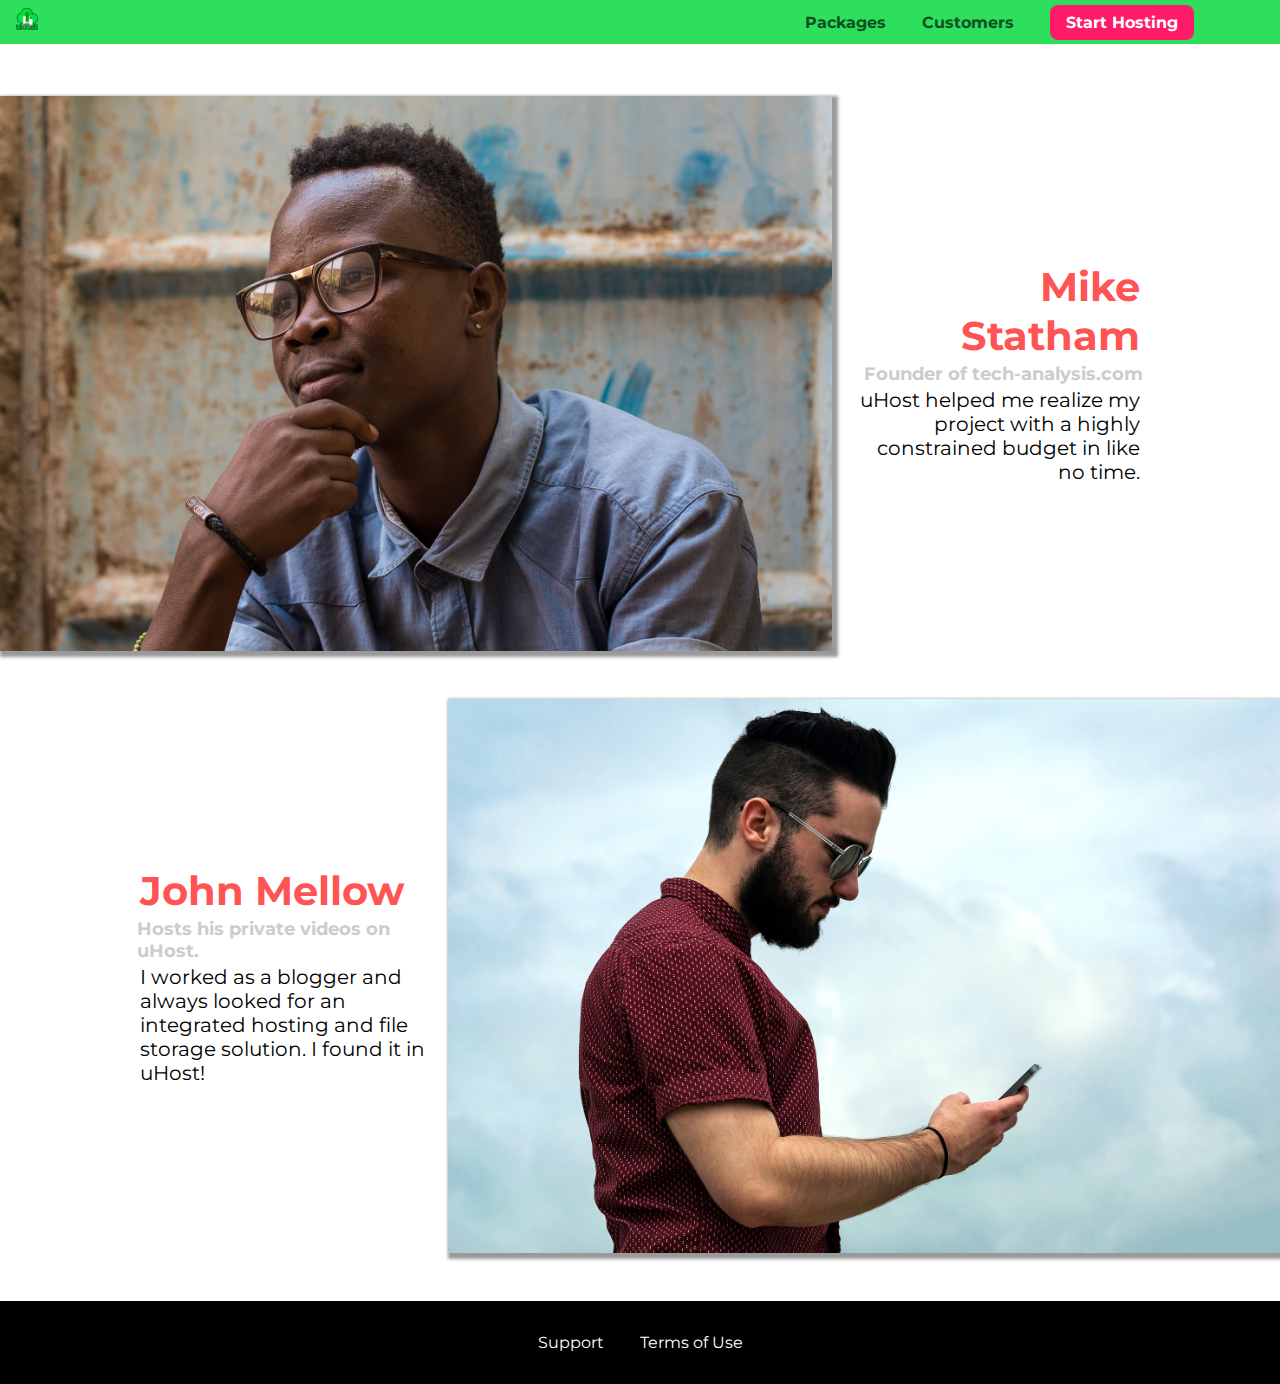
==== CSS/Course-Project/Customers/index.html @ c1dbce97 "Added customer page" ====
<!DOCTYPE html>
<html lang="en">

<head>
    <meta charset="UTF-8">
    <meta name="viewport" content="width=device-width, initial-scale=1.0">
    <meta http-equiv="X-UA-Compatible" content="ie=edge">
    <title>uHost Customers</title>
    <link rel="shortcut icon" href="../favicon.png">
    <link href="https://fonts.googleapis.com/css?family=Anton|Montserrat:400,700" rel="stylesheet">
    <link rel="stylesheet" href="../shared.css">
    <link rel="stylesheet" href="customers.css">
</head>

<body>
    <header class="main-header">
        <div>
            <a href="../index.html" class="main-header__brand">
                <img src="../images/uhost-icon.png" alt="uHost - Your favorite hosting company">
            </a>
        </div>
        <nav class="main-nav">
            <ul class="main-nav__items">
                <li class="main-nav__item">
                    <a href="../packages/index.html">Packages</a>
                </li>
                <li class="main-nav__item">
                    <a href="index.html">Customers</a>
                </li>
                <li class="main-nav__item main-nav__item--cta">
                    <a href="start-hosting/index.html">Start Hosting</a>
                </li>
            </ul>
        </nav>
    </header>
    <main>
        <div>
            <div class="testimonial" id="customer-1">
                <div class="testimonial__image-container">
                    <img src="../images/customer-1.jpg" alt="Mike Statham - Customer" class="testimonial__image">
                </div>
                <div class="testimonial__info">
                    <h1 class="testimonial__name">Mike Statham</h1>
                    <h2 class="testimonial__subtitle">Founder of
                        <a href="tech-analysis.com">tech-analysis.com</a>
                    </h2>
                    <p class="testimonial__text">uHost helped me realize my project with a highly constrained budget in like no time.</p>
                </div>
            </div>
            <div class="testimonial" id="customer-2">

                <div class="testimonial__info">
                    <h1 class="testimonial__name">John Mellow</h1>
                    <h2 class="testimonial__subtitle">Hosts his private videos on uHost.
                    </h2>
                    <p class="testimonial__text">I worked as a blogger and always looked for an integrated hosting and file storage solution. I found
                        it in uHost!
                    </p>
                </div>
                <div class="testimonial__image-container">
                    <img src="../images/customer-2.jpg" alt="John Mellow - Customer" class="testimonial__image">
                </div>
            </div>
        </div>
    </main>
    <footer class="main-footer">
        <nav>
            <ul class="main-footer__links">
                <li class="main-footer__link">
                    <a href="#">Support</a>
                </li>
                <li class="main-footer__link">
                    <a href="#">Terms of Use</a>
                </li>
            </ul>
        </nav>
    </footer>
</body>

</html>
---- CSS/Course-Project/shared.css ----
* {

    box-sizing: border-box;
}
body{
    font-family: 'Montserrat', sans-serif;
    margin: 0px;
}

.main-header{
    width: 100%;
    position: fixed;
    top: 0px;
    z-index: 1;
    background: #2ddf5c;
    padding: 8px 16px;
}
.main-nav__item{
    display: inline-block;
    margin: 0 16px;
}

.main-nav__items{
    margin: 0px;
    padding: 0px;
    list-style: none;
}

.main-nav{
    display: inline-block;
    text-align: right;
    width: calc(100% - 80px);
    vertical-align: middle;
}

.main-header > div{
    display: inline-block;
    vertical-align: middle;
}

.main-header__brand{
    color: #0e4f1f;
    text-decoration: none;
    font-weight: bold;
    font-size: 22px;
    display: inline-block;
}

.main-header__brand img{
    height:22px
}

.main-nav__item a{
    color: #0e4f1f;
    text-decoration: none;
    font-weight: bold;
    padding: 5px 0px;

}

.main-nav__item a:hover,
.main-nav__item a:active{
    color: white;
    border-bottom: 5px solid white;
}

.main-nav__item--cta a{
    color: white;
    background: #ff1b68;
    padding: 8px 16px;
    border-radius: 8px;
}

.main-nav__item--cta a:hover,
.main-nav__item--cta a:active{
    color: #ff1b68;
    background-color: white;
    border: none;
}

.main-footer{
    background: black;
    padding: 32px;
    margin-top: 8px;
}

.main-footer__links{
    margin: 0;
    padding: 0;
    text-align: center;
}

.main-footer__link{
    display: inline-block;
    margin: 0 16px;
    text-decoration: none;
}

.main-footer__link a{
    color: white;
    text-decoration: none;
}

.main-footer__link a:hover,
.main-footer__link a:active{
    color: #ccc;
    cursor: pointer;
}

.button{
    color: white;
    background: #0e4f1f;
    font: inherit;
    border: 1.5px #0e4f1f solid;
    padding: 8px;
    border-radius: 8px;
    font-weight: bold;
    cursor: pointer; 
}

.button:hover,
.button:active{
    color: #0e4f1f;
    background: white;
}

.button:focus{
    outline: none;
}
---- CSS/Course-Project/Customers/customers.css ----
.testimonial {
    font-size: 20px;
    margin: 48px 0;
  }
  
  .testimonial__list {
    width: 80%;
    margin: auto;
  }
  
  .testimonial:first-of-type {
    margin-top: 96px;
  }

  .testimonial__image-container{
    width: 65%;
    display: inline-block;
    vertical-align: middle;
    box-shadow: 3px 3px 3px 3px rgba(0, 0, 0, 0.4);

  }

  .testimonial__image{
      width: 100%;
      vertical-align: top;
  }
  
  .testimonial__info {
    width: 25%;
    text-align: right;
    padding: 14px;
    display: inline-block;
    vertical-align: middle;
  }
  
  #customer-2.testimonial {
    text-align: right;
  }
  
  #customer-2 .testimonial__info {
    text-align: left;
  }
  
  .testimonial__name {
    margin: 3px;
    color: #ff5454;
  }
  
  .testimonial__subtitle {
    margin: 0;
    font-size: 18px;
    color: #ccc;
  }
  
  .testimonial__subtitle a {
    color: inherit;
    text-decoration: none;
  }
  
  .testimonial__subtitle a:hover,
  .testimonial__subtitle a:active {
    color: #7a7a7a;
  }
  
  .testimonial__text {
    margin: 3px;
  }
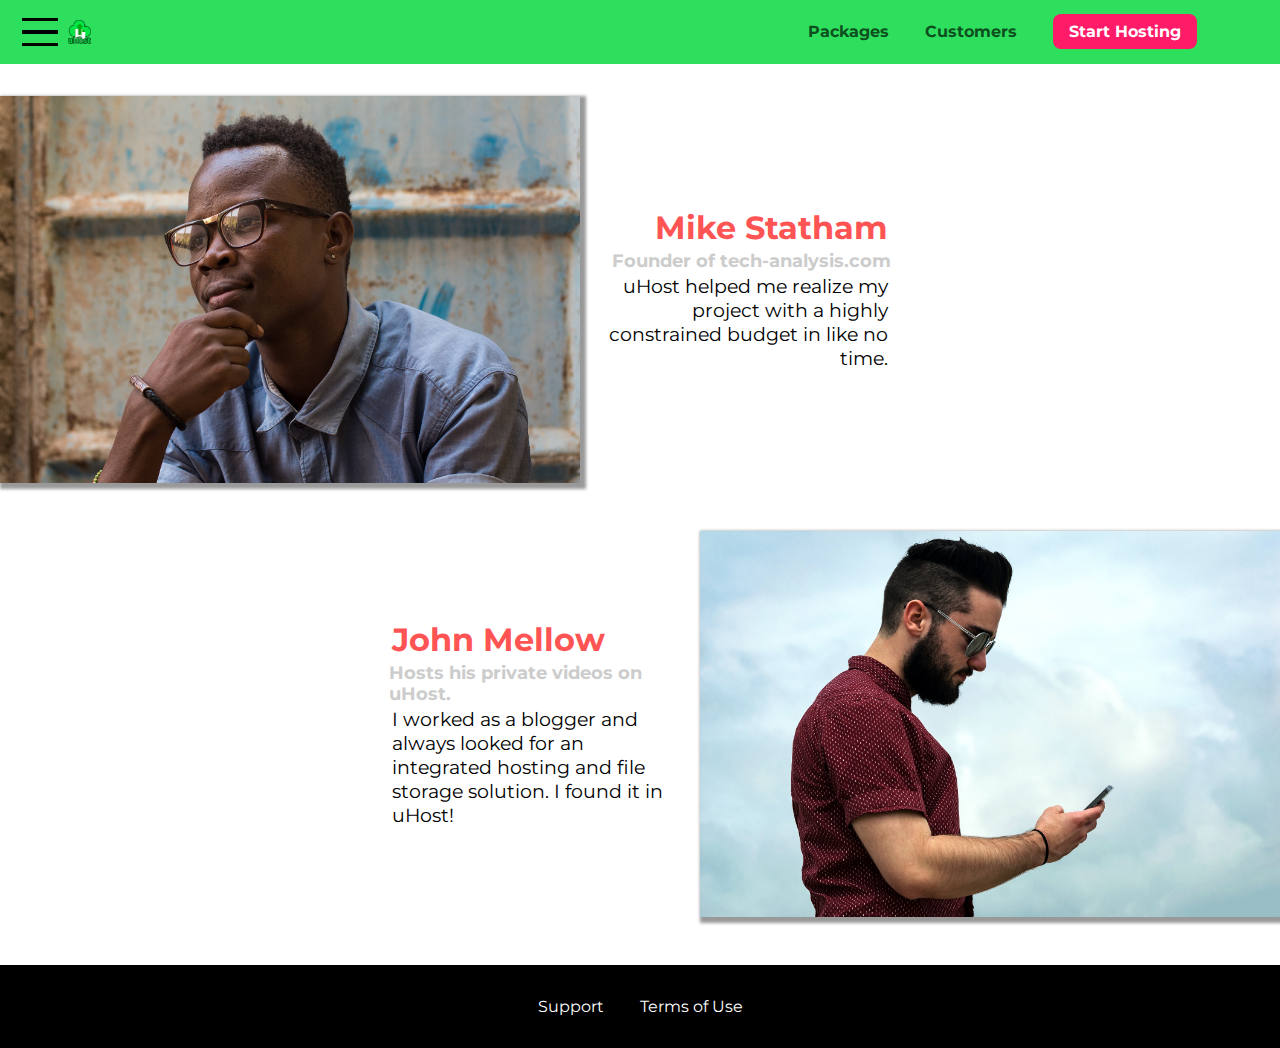
==== commit 0a861774: "Added Responsive pages for app" ====
--- a/CSS/Course-Project/Customers/index.html
+++ b/CSS/Course-Project/Customers/index.html
@@ -5,6 +5,7 @@
     <meta charset="UTF-8">
     <meta name="viewport" content="width=device-width, initial-scale=1.0">
     <meta http-equiv="X-UA-Compatible" content="ie=edge">
+    <meta name="viewport" content="width=device-width, initial-scale=1.0">
     <title>uHost Customers</title>
     <link rel="shortcut icon" href="../favicon.png">
     <link href="https://fonts.googleapis.com/css?family=Anton|Montserrat:400,700" rel="stylesheet">
@@ -13,8 +14,14 @@
 </head>
 
 <body>
+    <div class="backdrop"></div>
     <header class="main-header">
         <div>
+            <button class="toggle-button">
+                <span class="toggle-button__bar"></span>
+                <span class="toggle-button__bar"></span>
+                <span class="toggle-button__bar"></span>
+            </button>
             <a href="../index.html" class="main-header__brand">
                 <img src="../images/uhost-icon.png" alt="uHost - Your favorite hosting company">
             </a>
@@ -33,7 +40,21 @@
             </ul>
         </nav>
     </header>
+    <nav class="mobile-nav">
+        <ul class="mobile-nav__items">
+            <li class="mobile-nav__item">
+                <a href="../packages/index.html">Packages</a>
+            </li>
+            <li class="mobile-nav__item">
+                <a href="index.html">Customers</a>
+            </li>
+            <li class="mobile-nav__item mobile-nav__item--cta">
+                <a href="start-hosting/index.html">Start Hosting</a>
+            </li>
+        </ul>
+    </nav>
     <main>
+        </div>
         <div>
             <div class="testimonial" id="customer-1">
                 <div class="testimonial__image-container">
@@ -75,6 +96,7 @@
             </ul>
         </nav>
     </footer>
+    <script src="../shared.js"></script>
 </body>
 
 </html>--- a/CSS/Course-Project/shared.css
+++ b/CSS/Course-Project/shared.css
@@ -1,129 +1,202 @@
 * {
-
     box-sizing: border-box;
 }
-body{
+
+body {
     font-family: 'Montserrat', sans-serif;
-    margin: 0px;
-}
-
-.main-header{
+    margin: 0;
+}
+
+.backdrop {
+    position: fixed;
+    display: none;
+    top: 0;
+    left: 0;
+    z-index: 100;
+    width: 100vw;
+    height: 100vh;
+    background: rgba(0,0,0,0.5);
+}
+
+.main-header {
     width: 100%;
     position: fixed;
-    top: 0px;
+    top: 0;
+    left: 0;
+    background: #2ddf5c;
+    padding: 0.5rem 1rem;
     z-index: 1;
-    background: #2ddf5c;
-    padding: 8px 16px;
-}
-.main-nav__item{
-    display: inline-block;
-    margin: 0 16px;
-}
-
-.main-nav__items{
-    margin: 0px;
-    padding: 0px;
-    list-style: none;
-}
-
-.main-nav{
-    display: inline-block;
-    text-align: right;
-    width: calc(100% - 80px);
-    vertical-align: middle;
-}
-
-.main-header > div{
-    display: inline-block;
-    vertical-align: middle;
-}
-
-.main-header__brand{
+}
+
+.main-header > div {
+    display: inline-block;
+    vertical-align: middle;
+}
+
+.toggle-button {
+    width: 3rem;
+    background: transparent;
+    border: none;
+    cursor: pointer;
+    padding-top: 0;
+    padding-bottom: 0;
+    vertical-align: middle;
+  }
+  
+  .toggle-button:focus {
+    outline: none;
+  }
+  
+  .toggle-button__bar {
+    width: 100%;
+    height: 0.2rem;
+    background: black;
+    display: block;
+    margin: 0.6rem 0;
+  }
+
+.main-header__brand {
     color: #0e4f1f;
     text-decoration: none;
     font-weight: bold;
-    font-size: 22px;
-    display: inline-block;
-}
-
-.main-header__brand img{
-    height:22px
-}
-
-.main-nav__item a{
+    font-size: 1.5rem;
+    height: 1.5rem;
+    /* width: 20px; */
+    display: inline-block;
+    vertical-align: middle;
+}
+
+.main-header__brand img {
+    height: 100%;
+    /* width: 100%; */
+}
+
+.main-nav {
+    display: inline-block;
+    text-align: right;
+    width: calc(100% - 130px);
+    vertical-align: middle;
+}
+
+.main-nav__items {
+    margin: 0;
+    padding: 0;
+    list-style: none;
+}
+
+.main-nav__item {
+    display: inline-block;
+    margin: 0 1rem;
+}
+
+.main-nav__item a,
+.mobile-nav__item a {
+    text-decoration: none;
     color: #0e4f1f;
-    text-decoration: none;
     font-weight: bold;
-    padding: 5px 0px;
-
+    padding: 0.2rem 0;
 }
 
 .main-nav__item a:hover,
-.main-nav__item a:active{
+.main-nav__item a:active {
     color: white;
     border-bottom: 5px solid white;
 }
 
-.main-nav__item--cta a{
+.main-nav__item--cta a,
+.mobile-nav__item--cta a {
     color: white;
     background: #ff1b68;
-    padding: 8px 16px;
+    padding: 0.5rem 1rem;
     border-radius: 8px;
 }
 
 .main-nav__item--cta a:hover,
-.main-nav__item--cta a:active{
+.main-nav__item--cta a:active,
+.mobile-nav__item--cta a:hover,
+.mobile-nav__item--cta a:active {
     color: #ff1b68;
-    background-color: white;
+    background: white;
     border: none;
 }
 
-.main-footer{
+.main-footer {
     background: black;
-    padding: 32px;
-    margin-top: 8px;
-}
-
-.main-footer__links{
+    padding: 2rem;
+    margin-top: 3rem;
+}
+
+.main-footer__links {
+    list-style: none;
     margin: 0;
     padding: 0;
     text-align: center;
 }
 
-.main-footer__link{
-    display: inline-block;
-    margin: 0 16px;
+.main-footer__link {
+    display: inline-block;
+    margin: 0 1rem;
+}
+
+.main-footer__link a {
+    color: white;
     text-decoration: none;
 }
 
-.main-footer__link a{
-    color: white;
-    text-decoration: none;
-}
-
 .main-footer__link a:hover,
-.main-footer__link a:active{
+.main-footer__link a:active {
     color: #ccc;
-    cursor: pointer;
-}
-
-.button{
-    color: white;
+}
+
+.mobile-nav {
+    display: none;
+    position: fixed;
+    z-index: 101;
+    top: 0;
+    left: 0;
+    background: white;
+    width: 80%;
+    height: 100vh;
+  }
+  
+  .mobile-nav__items {
+    width: 90%;
+    height: 100%;
+    list-style: none;
+    margin: 10% auto;
+    padding: 0;
+    text-align: center;
+  }
+  
+  .mobile-nav__item {
+    margin: 1rem 0;
+  }
+  
+  .mobile-nav__item a {
+    font-size: 1.5rem;
+  }
+
+.button {
     background: #0e4f1f;
+    color: white;
     font: inherit;
-    border: 1.5px #0e4f1f solid;
-    padding: 8px;
+    border: 1.5px solid #0e4f1f;
+    padding: 0.5rem;
     border-radius: 8px;
     font-weight: bold;
-    cursor: pointer; 
+    cursor: pointer;
 }
 
 .button:hover,
-.button:active{
+.button:active {
+    background: white;
     color: #0e4f1f;
-    background: white;
-}
-
-.button:focus{
+}
+
+.button:focus {
     outline: none;
-}+}
+
+.open{
+    display: block !important;
+}
--- a/CSS/Course-Project/Customers/customers.css
+++ b/CSS/Course-Project/Customers/customers.css
@@ -1,5 +1,5 @@
 .testimonial {
-    font-size: 20px;
+    font-size: 1.2rem;
     margin: 48px 0;
   }
   
@@ -14,6 +14,7 @@
 
   .testimonial__image-container{
     width: 65%;
+    max-width: 580px;
     display: inline-block;
     vertical-align: middle;
     box-shadow: 3px 3px 3px 3px rgba(0, 0, 0, 0.4);
@@ -44,12 +45,14 @@
   .testimonial__name {
     margin: 3px;
     color: #ff5454;
+    font-size: 2rem;
   }
   
   .testimonial__subtitle {
     margin: 0;
-    font-size: 18px;
+    font-size: 1.1rem;
     color: #ccc;
+
   }
   
   .testimonial__subtitle a {
